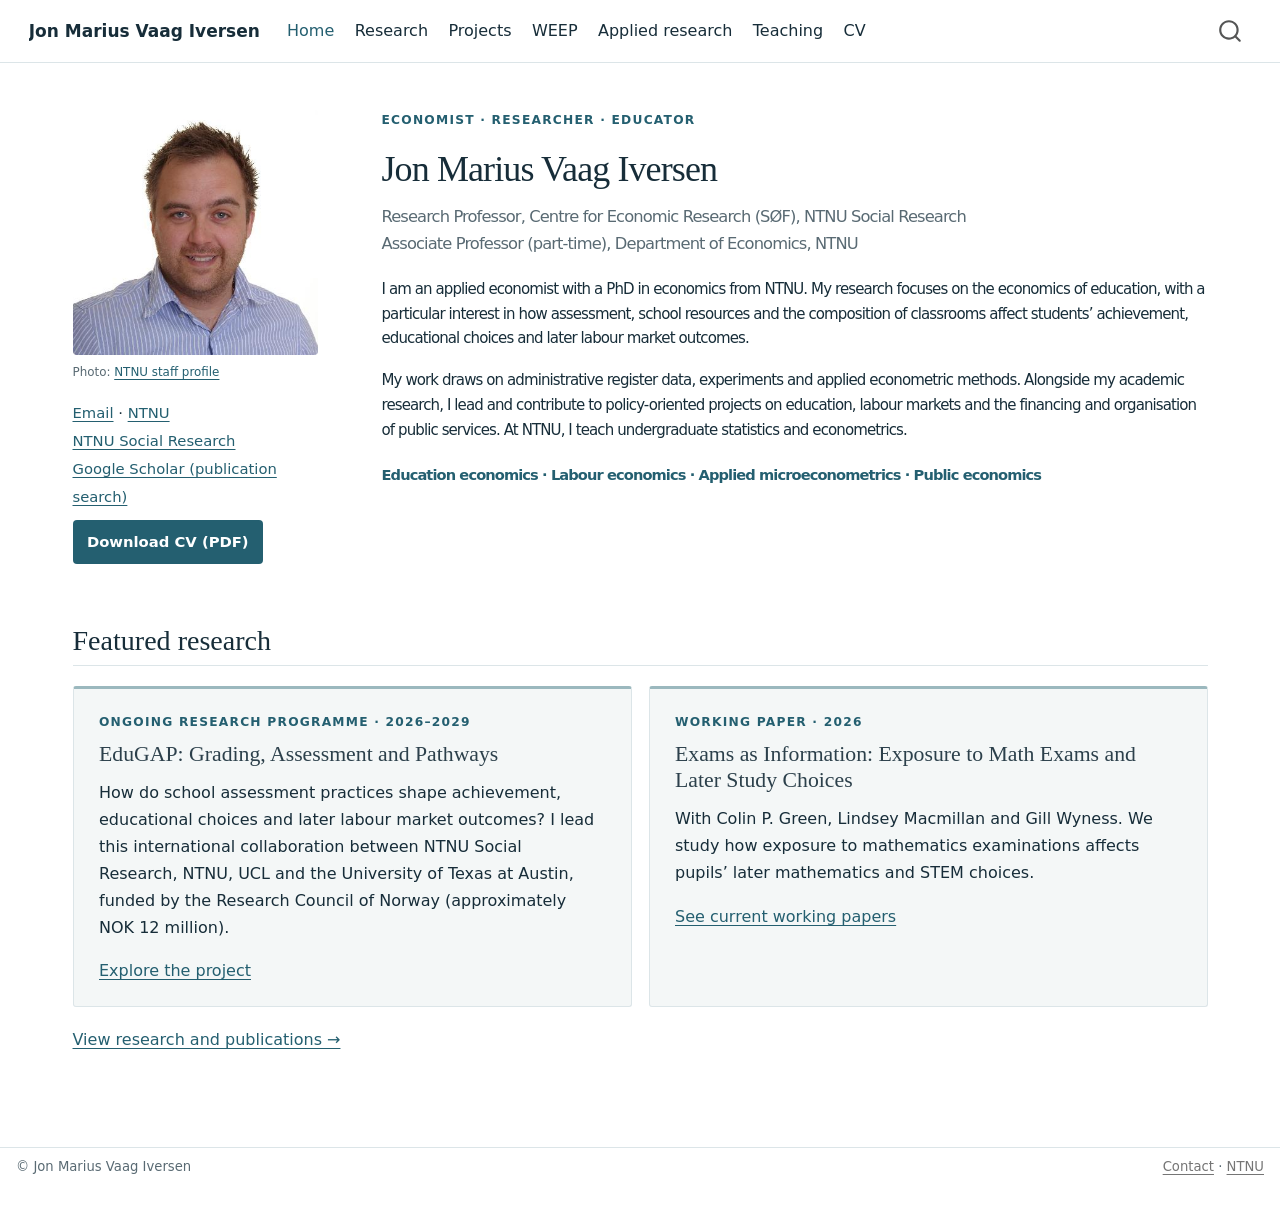
==== index.html @ db63bc31 "Built site for gh-pages" ====
<!DOCTYPE html>
<html xmlns="http://www.w3.org/1999/xhtml" lang="en" xml:lang="en"><head>

<meta charset="utf-8">
<meta name="generator" content="quarto-1.11.9">

<meta name="viewport" content="width=device-width, initial-scale=1.0, user-scalable=yes">


<title>Home – Jon Marius Vaag Iversen</title>
<style>
/* Default styles provided by pandoc.
** See https://pandoc.org/MANUAL.html#variables-for-html for config info.
*/
span.smallcaps{font-variant: small-caps;}
div.columns{display: flex; gap: 1.5em;}
div.column{flex: auto;}
@media screen {
div.columns{gap: min(4vw, 1.5em);}
div.column{overflow-x: auto;}
}
div.hanging-indent{margin-left: 1.5em; text-indent: -1.5em;}
ul.task-list{list-style: none;}
ul.task-list li input[type="checkbox"] {
  width: 0.8em;
  margin: 0 0.8em 0.2em -1em; /* quarto-specific, see https://github.com/quarto-dev/quarto-cli/issues/4556 */ 
  vertical-align: middle;
}
</style>


<script src="site_libs/quarto-nav/quarto-nav.js"></script>
<script src="site_libs/quarto-nav/headroom.min.js"></script>
<script src="site_libs/clipboard/clipboard.min.js"></script>
<script src="site_libs/quarto-search/autocomplete.umd.js"></script>
<script src="site_libs/quarto-search/fuse.min.js"></script>
<script src="site_libs/quarto-search/quarto-search.js"></script>
<meta name="quarto:offset" content="./">
<script src="site_libs/quarto-html/quarto.js" type="module"></script>
<script src="site_libs/quarto-html/tabsets/tabsets.js" type="module"></script>
<script src="site_libs/quarto-html/scrollable-regions/scrollable-regions.js" type="module"></script>
<script src="site_libs/quarto-html/popper.min.js"></script>
<script src="site_libs/quarto-html/tippy.umd.min.js"></script>
<script src="site_libs/quarto-html/anchor.min.js"></script>
<link href="site_libs/quarto-html/tippy.css" rel="stylesheet">
<link href="site_libs/quarto-html/quarto-syntax-highlighting-63b5708e65d6cd79cd7618c58d0c21e7.css" rel="stylesheet" id="quarto-text-highlighting-styles">
<script src="site_libs/bootstrap/bootstrap.min.js"></script>
<link href="site_libs/bootstrap/bootstrap-icons.css" rel="stylesheet">
<link href="site_libs/bootstrap/bootstrap-7e6692596b77f3f1d0561110cc8ee58a.min.css" rel="stylesheet" append-hash="true" id="quarto-bootstrap" data-mode="light">
<script id="quarto-search-options" type="application/json">{
  "location": "navbar",
  "copy-button": false,
  "collapse-after": 3,
  "panel-placement": "end",
  "type": "overlay",
  "limit": 50,
  "keyboard-shortcut": [
    "f",
    "/",
    "s"
  ],
  "show-item-context": false,
  "language": {
    "search-no-results-text": "No results",
    "search-matching-documents-text": "matching documents",
    "search-copy-link-title": "Copy link to search",
    "search-hide-matches-text": "Hide additional matches",
    "search-more-match-text": "more match in this document",
    "search-more-matches-text": "more matches in this document",
    "search-clear-button-title": "Clear",
    "search-text-placeholder": "",
    "search-detached-cancel-button-title": "Cancel",
    "search-submit-button-title": "Submit",
    "search-label": "Search"
  }
}</script>


<link rel="stylesheet" href="styles.css">
</head>

<body class="nav-fixed quarto-light"><a id="quarto-skip-link" class="visually-hidden-focusable" href="#quarto-document-content">Skip to main content</a>

<div id="quarto-search-results"></div>
  <header id="quarto-header" class="headroom fixed-top">
    <nav class="navbar navbar-expand-lg " data-bs-theme="dark" aria-label="Site">
      <div class="navbar-container container-fluid">
      <div class="navbar-brand-container mx-auto">
    <a class="navbar-brand" href="./index.html">
    <span class="navbar-title">Jon Marius Vaag Iversen</span>
    </a>
  </div>
          <button class="navbar-toggler" type="button" data-bs-toggle="collapse" data-bs-target="#navbarCollapse" aria-controls="navbarCollapse" aria-expanded="false" aria-label="Toggle navigation" onclick="if (window.quartoToggleHeadroom) { window.quartoToggleHeadroom(); }">
  <span class="navbar-toggler-icon"></span>
</button>
          <div class="collapse navbar-collapse" id="navbarCollapse">
            <ul class="navbar-nav navbar-nav-scroll me-auto">
  <li class="nav-item">
    <a class="nav-link active" href="./index.html" aria-current="page"> 
<span class="menu-text">Home</span></a>
  </li>  
  <li class="nav-item">
    <a class="nav-link" href="./research.html"> 
<span class="menu-text">Research</span></a>
  </li>  
  <li class="nav-item">
    <a class="nav-link" href="./projects.html"> 
<span class="menu-text">Projects</span></a>
  </li>  
  <li class="nav-item">
    <a class="nav-link" href="./weep.html"> 
<span class="menu-text">WEEP</span></a>
  </li>  
  <li class="nav-item">
    <a class="nav-link" href="./applied-research.html"> 
<span class="menu-text">Applied research</span></a>
  </li>  
  <li class="nav-item">
    <a class="nav-link" href="./teaching.html"> 
<span class="menu-text">Teaching</span></a>
  </li>  
  <li class="nav-item">
    <a class="nav-link" href="./cv.html"> 
<span class="menu-text">CV</span></a>
  </li>  
</ul>
          </div> <!-- /navcollapse -->
            <div class="quarto-navbar-tools">
</div>
            <div id="quarto-search" class="" title="Search"></div>
      </div> <!-- /container-fluid -->
    </nav>
</header>
<!-- content -->
<div id="quarto-content" class="quarto-container page-columns page-rows-contents page-layout-full page-navbar">
<!-- sidebar -->
<!-- margin-sidebar -->
    
<!-- main -->
<main class="content column-page" id="quarto-document-content" tabindex="-1">

<header id="title-block-header" class="quarto-title-block default">
<div class="quarto-title">
<h1 class="title">Home</h1>
</div>



<div class="quarto-title-meta column-page">

    
  
    
  </div>
  


</header>


<div class="profile-grid">
<div class="portrait-column">
<p><img src="assets/portrait.jpg" class="profile-photo img-fluid" alt="Jon Marius Vaag Iversen"></p>
<div class="photo-credit">
<p>Photo: <a href="https://www.ntnu.no/ansatte/jon.iversen">NTNU staff profile</a></p>
</div>
<div class="profile-links">
<p><a href="mailto:jon.iversen@ntnu.no">Email</a> · <a href="https://www.ntnu.edu/employees/jon.iversen">NTNU</a><br>
<a href="https://samforsk.no/en/employees/jon-marius-vaag-iversen">NTNU Social Research</a><br>
<a href="https://scholar.google.com/scholar?q=author%3A%22Jon+Marius+Vaag+Iversen%22">Google Scholar (publication search)</a><br>
<a href="assets/cv.pdf" class="cv-download">Download CV (PDF)</a></p>
</div>
</div>
<div class="intro-column">
<div class="eyebrow">
<p>Economist · Researcher · Educator</p>
</div>
<section id="jon-marius-vaag-iversen" class="level1 hero-title">
<h1 class="hero-title">Jon Marius Vaag Iversen</h1>
<div class="affiliation">
<p>Research Professor, Centre for Economic Research (SØF), NTNU Social Research<br>
Associate Professor (part-time), Department of Economics, NTNU</p>
</div>
<div class="biography">
<p>I am an applied economist with a PhD in economics from NTNU. My research focuses on the economics of education, with a particular interest in how assessment, school resources and the composition of classrooms affect students’ achievement, educational choices and later labour market outcomes.</p>
<p>My work draws on administrative register data, experiments and applied econometric methods. Alongside my academic research, I lead and contribute to policy-oriented projects on education, labour markets and the financing and organisation of public services. At NTNU, I teach undergraduate statistics and econometrics.</p>
</div>
<div class="interest-tags">
<p>Education economics · Labour economics · Applied microeconometrics · Public economics</p>
</div>
</section>
</div>
</div>
<section id="featured-research" class="level2">
<h2 class="anchored" data-anchor-id="featured-research">Featured research</h2>
<div class="feature-grid">
<div class="feature-card">
<div class="eyebrow">
<p>Ongoing research programme · 2026–2029</p>
</div>
<section id="edugap-grading-assessment-and-pathways" class="level3">
<h3 class="anchored" data-anchor-id="edugap-grading-assessment-and-pathways">EduGAP: Grading, Assessment and Pathways</h3>
<p>How do school assessment practices shape achievement, educational choices and later labour market outcomes? I lead this international collaboration between NTNU Social Research, NTNU, UCL and the University of Texas at Austin, funded by the Research Council of Norway (approximately NOK 12 million).</p>
<p><a href="./projects.html">Explore the project</a></p>
</section>
</div>
<div class="feature-card">
<div class="eyebrow">
<p>Working paper · 2026</p>
</div>
<section id="exams-as-information-exposure-to-math-exams-and-later-study-choices" class="level3">
<h3 class="anchored" data-anchor-id="exams-as-information-exposure-to-math-exams-and-later-study-choices">Exams as Information: Exposure to Math Exams and Later Study Choices</h3>
<p>With Colin P. Green, Lindsey Macmillan and Gill Wyness. We study how exposure to mathematics examinations affects pupils’ later mathematics and STEM choices.</p>
<p><a href="./research.html#current-working-papers">See current working papers</a></p>
</section>
</div>
</div>
<p><a href="./research.html">View research and publications →</a></p>


</section>

</main> <!-- /main -->
<script id="quarto-html-after-body" type="application/javascript">
  window.document.addEventListener("DOMContentLoaded", function (event) {
    const icon = "";
    const anchorJS = new window.AnchorJS();
    anchorJS.options = {
      placement: 'right',
      icon: icon
    };
    anchorJS.add('.anchored');
    const isCodeAnnotation = (el) => {
      for (const clz of el.classList) {
        if (clz.startsWith('code-annotation-')) {                     
          return true;
        }
      }
      return false;
    }
    const onCopySuccess = function(e) {
      // button target
      const button = e.trigger;
      // don't keep focus
      button.blur();
      // flash "checked"
      button.classList.add('code-copy-button-checked');
      var currentTitle = button.getAttribute("title");
      button.setAttribute("title", "Copied!");
      let tooltip;
      if (window.bootstrap) {
        button.setAttribute("data-bs-toggle", "tooltip");
        button.setAttribute("data-bs-placement", "left");
        button.setAttribute("data-bs-title", "Copied!");
        tooltip = new bootstrap.Tooltip(button, 
          { trigger: "manual", 
            customClass: "code-copy-button-tooltip",
            offset: [0, -8]});
        tooltip.show();    
      }
      setTimeout(function() {
        if (tooltip) {
          tooltip.hide();
          button.removeAttribute("data-bs-title");
          button.removeAttribute("data-bs-toggle");
          button.removeAttribute("data-bs-placement");
        }
        button.setAttribute("title", currentTitle);
        button.classList.remove('code-copy-button-checked');
      }, 1000);
      // clear code selection
      e.clearSelection();
    }
    const getTextToCopy = function(trigger) {
      const outerScaffold = trigger.parentElement.cloneNode(true);
      const codeEl = outerScaffold.querySelector('code');
      for (const childEl of codeEl.children) {
        if (isCodeAnnotation(childEl)) {
          childEl.remove();
        }
      }
      return codeEl.innerText;
    }
    const clipboard = new window.ClipboardJS('.code-copy-button:not([data-in-quarto-modal])', {
      text: getTextToCopy
    });
    clipboard.on('success', onCopySuccess);
    if (window.document.getElementById('quarto-embedded-source-code-modal')) {
      const clipboardModal = new window.ClipboardJS('.code-copy-button[data-in-quarto-modal]', {
        text: getTextToCopy,
        container: window.document.getElementById('quarto-embedded-source-code-modal')
      });
      clipboardModal.on('success', onCopySuccess);
    }
      var localhostRegex = new RegExp(/^(?:http|https):\/\/localhost\:?[0-9]*\//);
      var mailtoRegex = new RegExp(/^mailto:/);
        var filterRegex = new RegExp('/' + window.location.host + '/');
      const newWindowLabel = "(opens in a new tab)";
      const newWindowNoteId = "quarto-ext-newwindow-label";
      // Links reference one hidden label through aria-describedby, so the
      // announcement never changes their accessible name.
      var describeNewWindow = (link) => {
        if (!window.document.getElementById(newWindowNoteId)) {
          var newWindowNote = window.document.createElement("span");
          newWindowNote.id = newWindowNoteId;
          newWindowNote.hidden = true;
          newWindowNote.textContent = newWindowLabel;
          window.document.body.appendChild(newWindowNote);
        }
        var describedBy = (link.getAttribute("aria-describedby") || "").split(/\s+/).filter(Boolean);
        if (!describedBy.includes(newWindowNoteId)) {
          describedBy.push(newWindowNoteId);
          link.setAttribute("aria-describedby", describedBy.join(" "));
        }
      }
      var isInternal = (href) => {
          return filterRegex.test(href) || localhostRegex.test(href) || mailtoRegex.test(href);
      }
      // Inspect non-navigation links and adorn them if external
      window.quartoDecorateExternalLinks = function (root) {
     var links = (root || window.document).querySelectorAll('a[href]:not(.nav-link):not(.navbar-brand):not(.toc-action):not(.sidebar-link):not(.sidebar-item-toggle):not(.pagination-link):not(.no-external):not([aria-hidden]):not(.dropdown-item):not(.quarto-navigation-tool):not(.about-link)');
      for (var i=0; i<links.length; i++) {
        const link = links[i];
        if (!isInternal(link.href)) {
          // undo the damage that might have been done by quarto-nav.js in the case of
          // links that we want to consider external
          if (link.dataset.originalHref !== undefined) {
            link.href = link.dataset.originalHref;
          }
            // target, if specified
            link.setAttribute("target", "_blank");
            if (link.getAttribute("rel") === null) {
              link.setAttribute("rel", "noopener");
            }
            describeNewWindow(link);
          if (!link.classList.contains('no-external-icon')) {
          }
        }
      }
      };
      window.quartoDecorateExternalLinks(window.document);
    // Esc closes the popup (WCAG 1.4.13) and focus leaving both trigger and
    // popup closes it (WCAG 2.4.11); tippy handles neither for interactive popups.
    const hideOnEscAndFocusOut = {
      name: 'hideOnEscAndFocusOut',
      defaultValue: true,
      fn(instance) {
        const dismiss = () => {
          // A show scheduled by the trigger delay would otherwise reopen it
          instance.clearDelayTimeouts();
          instance.hide();
        };
        const onKeyDown = (event) => {
          if (event.key !== 'Escape') {
            return;
          }
          // Keep Esc from also reaching page handlers (e.g. reveal.js overview),
          // except an open reveal.js slide menu, which Esc should close too.
          // The menu handles keys only when its keyboard option is on.
          const menuHandlesEsc = window.Reveal?.getPlugin?.('menu')?.isOpen() &&
            window.Reveal.getConfig().menu?.keyboard !== false;
          if (!menuHandlesEsc) {
            event.stopPropagation();
          }
          if (instance.popper.contains(window.document.activeElement)) {
            // Disabled while refocusing so the focus trigger does not reopen it
            instance.disable();
            instance.reference.focus();
            instance.enable();
          }
          dismiss();
        };
        const onFocusOut = (event) => {
          const target = event.relatedTarget;
          if (target && !instance.reference.contains(target) &&
              !instance.popper.contains(target)) {
            dismiss();
          }
        };
        // On the trigger too: a click trigger (code-annotations: select) has no
        // blur handling. Attached for the instance's lifetime so leaving the
        // trigger also cancels a show still pending on the trigger delay.
        instance.reference.addEventListener('focusout', onFocusOut);
        return {
          onShow() {
            window.document.addEventListener('keydown', onKeyDown, true);
            instance.popper.addEventListener('focusout', onFocusOut);
          },
          onHide() {
            window.document.removeEventListener('keydown', onKeyDown, true);
            instance.popper.removeEventListener('focusout', onFocusOut);
          },
          onDestroy() {
            instance.reference.removeEventListener('focusout', onFocusOut);
          },
        };
      },
    };
    function tippyHover(el, contentFn, onTriggerFn, onUntriggerFn) {
      const config = {
        allowHTML: true,
        maxWidth: 500,
        delay: 100,
        arrow: false,
        appendTo: function(el) {
            return el.parentElement;
        },
        interactive: true,
        interactiveBorder: 10,
        theme: 'quarto',
        placement: 'bottom-start',
        plugins: [hideOnEscAndFocusOut],
      };
      if (contentFn) {
        config.content = contentFn;
      }
      if (onTriggerFn) {
        config.onTrigger = onTriggerFn;
      }
      if (onUntriggerFn) {
        config.onUntrigger = onUntriggerFn;
      }
      window.tippy(el, config); 
    }
    const noterefs = window.document.querySelectorAll('a[role="doc-noteref"]');
    for (var i=0; i<noterefs.length; i++) {
      const ref = noterefs[i];
      tippyHover(ref, function() {
        // use id or data attribute instead here
        let href = ref.getAttribute('data-footnote-href') || ref.getAttribute('href');
        try { href = new URL(href).hash; } catch {}
        const id = href.replace(/^#\/?/, "");
        const note = window.document.getElementById(id);
        if (note) {
          return note.innerHTML;
        } else {
          return "";
        }
      });
    }
    const xrefs = window.document.querySelectorAll('a.quarto-xref');
    const processXRef = (id, note) => {
      // Strip column container classes
      const stripColumnClz = (el) => {
        el.classList.remove("page-full", "page-columns");
        if (el.children) {
          for (const child of el.children) {
            stripColumnClz(child);
          }
        }
      }
      stripColumnClz(note)
      if (id === null || id.startsWith('sec-')) {
        // Special case sections, only their first couple elements
        const container = document.createElement("div");
        if (note.children && note.children.length > 2) {
          container.appendChild(note.children[0].cloneNode(true));
          for (let i = 1; i < note.children.length; i++) {
            const child = note.children[i];
            if (child.tagName === "P" && child.innerText === "") {
              continue;
            } else {
              container.appendChild(child.cloneNode(true));
              break;
            }
          }
          if (window.Quarto?.typesetMath) {
            window.Quarto.typesetMath(container);
          }
          return container.innerHTML
        } else {
          if (window.Quarto?.typesetMath) {
            window.Quarto.typesetMath(note);
          }
          return note.innerHTML;
        }
      } else {
        // Remove any anchor links if they are present
        const anchorLink = note.querySelector('a.anchorjs-link');
        if (anchorLink) {
          anchorLink.remove();
        }
        if (window.Quarto?.typesetMath) {
          window.Quarto.typesetMath(note);
        }
        if (note.classList.contains("callout")) {
          return note.outerHTML;
        } else {
          return note.innerHTML;
        }
      }
    }
    for (var i=0; i<xrefs.length; i++) {
      const xref = xrefs[i];
      tippyHover(xref, undefined, function(instance) {
        instance.disable();
        let url = xref.getAttribute('href');
        let hash = undefined; 
        if (url.startsWith('#')) {
          hash = url;
        } else {
          try { hash = new URL(url).hash; } catch {}
        }
        if (hash) {
          const id = hash.replace(/^#\/?/, "");
          const note = window.document.getElementById(id);
          if (note !== null) {
            try {
              const html = processXRef(id, note.cloneNode(true));
              instance.setContent(html);
            } finally {
              instance.enable();
              instance.show();
            }
          } else {
            // See if we can fetch this
            fetch(url.split('#')[0])
            .then(res => res.text())
            .then(html => {
              const parser = new DOMParser();
              const htmlDoc = parser.parseFromString(html, "text/html");
              const note = htmlDoc.getElementById(id);
              if (note !== null) {
                const html = processXRef(id, note);
                instance.setContent(html);
              } 
            }).finally(() => {
              instance.enable();
              instance.show();
            });
          }
        } else {
          // See if we can fetch a full url (with no hash to target)
          // This is a special case and we should probably do some content thinning / targeting
          fetch(url)
          .then(res => res.text())
          .then(html => {
            const parser = new DOMParser();
            const htmlDoc = parser.parseFromString(html, "text/html");
            const note = htmlDoc.querySelector('main.content');
            if (note !== null) {
              // This should only happen for chapter cross references
              // (since there is no id in the URL)
              // remove the first header
              if (note.children.length > 0 && note.children[0].tagName === "HEADER") {
                note.children[0].remove();
              }
              const html = processXRef(null, note);
              instance.setContent(html);
            } 
          }).finally(() => {
            instance.enable();
            instance.show();
          });
        }
      }, function(instance) {
      });
    }
        let selectedAnnoteEl;
        const selectorForAnnotation = ( cell, annotation) => {
          let cellAttr = 'data-code-cell="' + cell + '"';
          let lineAttr = 'data-code-annotation="' +  annotation + '"';
          const selector = 'span[' + cellAttr + '][' + lineAttr + ']';
          return selector;
        }
        const selectCodeLines = (annoteEl) => {
          const doc = window.document;
          const targetCell = annoteEl.getAttribute("data-target-cell");
          const targetAnnotation = annoteEl.getAttribute("data-target-annotation");
          const annoteSpan = window.document.querySelector(selectorForAnnotation(targetCell, targetAnnotation));
          const lines = annoteSpan.getAttribute("data-code-lines").split(",");
          const lineIds = lines.map((line) => {
            return targetCell + "-" + line;
          })
          // Each band is positioned against its own containing block, which is
          // not the offsetParent of the lines, so place it from client rects.
          const placeBand = (band, firstEl, lastEl, codeBlock) => {
            const container = band.offsetParent;
            if (container === null) {
              return;
            }
            const containerRect = container.getBoundingClientRect();
            // Reveal.js scales slides with a transform, so convert client
            // pixels back to the CSS pixels of the container.
            const scale = containerRect.height / container.offsetHeight || 1;
            const firstRect = firstEl.getBoundingClientRect();
            const lastRect = lastEl.getBoundingClientRect();
            const top = (firstRect.top - containerRect.top) / scale - container.clientTop + container.scrollTop;
            const height = (lastRect.bottom - firstRect.top) / scale;
            band.style.top = top - 2 + "px";
            band.style.height = height + 4 + "px";
            if (codeBlock) {
              // Without the copy button wrapper, the containing block is wider
              // than the code block, so span the code block explicitly.
              const blockRect = codeBlock.getBoundingClientRect();
              band.style.left = (blockRect.left - containerRect.left) / scale - container.clientLeft + container.scrollLeft + "px";
              band.style.width = blockRect.width / scale + "px";
            }
          };
          if (lineIds.length > 0) {
            const el = window.document.getElementById(lineIds[0]);
            const lastEl = window.document.getElementById(lineIds[lineIds.length - 1]);
            const parent = el.parentElement.parentElement;
            // cook up a div (if necessary) and position it
            let div = window.document.getElementById("code-annotation-line-highlight");
            if (div === null) {
              div = window.document.createElement("div");
              div.setAttribute("id", "code-annotation-line-highlight");
              div.style.position = 'absolute';
              parent.appendChild(div);
            }
            placeBand(div, el, lastEl, parent.closest("div.sourceCode") || parent);
            let gutterDiv = window.document.getElementById("code-annotation-line-highlight-gutter");
            if (gutterDiv === null) {
              gutterDiv = window.document.createElement("div");
              gutterDiv.setAttribute("id", "code-annotation-line-highlight-gutter");
              gutterDiv.style.position = 'absolute';
              const codeCell = window.document.getElementById(targetCell);
              const gutter = codeCell.querySelector('.code-annotation-gutter');
              gutter.appendChild(gutterDiv);
            }
            placeBand(gutterDiv, el, lastEl);
            selectedAnnoteEl = annoteEl;
          }
        };
        const unselectCodeLines = () => {
          const elementsIds = ["code-annotation-line-highlight", "code-annotation-line-highlight-gutter"];
          elementsIds.forEach((elId) => {
            const div = window.document.getElementById(elId);
            if (div) {
              div.remove();
            }
          });
          selectedAnnoteEl = undefined;
        };
          // Handle positioning of the toggle
      window.addEventListener(
        "resize",
        throttle(() => {
          elRect = undefined;
          if (selectedAnnoteEl) {
            selectCodeLines(selectedAnnoteEl);
          }
        }, 10)
      );
      function throttle(fn, ms) {
      let throttle = false;
      let timer;
        return (...args) => {
          if(!throttle) { // first call gets through
              fn.apply(this, args);
              throttle = true;
          } else { // all the others get throttled
              if(timer) clearTimeout(timer); // cancel #2
              timer = setTimeout(() => {
                fn.apply(this, args);
                timer = throttle = false;
              }, ms);
          }
        };
      }
        // Attach click handler to the DT
        const annoteDls = window.document.querySelectorAll('dt[data-target-cell]');
        for (const annoteDlNode of annoteDls) {
          annoteDlNode.addEventListener('click', (event) => {
            const clickedEl = event.target;
            if (clickedEl !== selectedAnnoteEl) {
              unselectCodeLines();
              const activeEl = window.document.querySelector('dt[data-target-cell].code-annotation-active');
              if (activeEl) {
                activeEl.classList.remove('code-annotation-active');
              }
              selectCodeLines(clickedEl);
              clickedEl.classList.add('code-annotation-active');
            } else {
              // Unselect the line
              unselectCodeLines();
              clickedEl.classList.remove('code-annotation-active');
            }
          });
        }
    const findCites = (el) => {
      const parentEl = el.parentElement;
      if (parentEl) {
        const cites = parentEl.dataset.cites;
        if (cites) {
          return {
            el,
            cites: cites.split(' ')
          };
        } else {
          return findCites(el.parentElement)
        }
      } else {
        return undefined;
      }
    };
    var bibliorefs = window.document.querySelectorAll('a[role="doc-biblioref"]');
    for (var i=0; i<bibliorefs.length; i++) {
      const ref = bibliorefs[i];
      const citeInfo = findCites(ref);
      if (citeInfo) {
        tippyHover(citeInfo.el, function() {
          var popup = window.document.createElement('div');
          citeInfo.cites.forEach(function(cite) {
            var citeDiv = window.document.createElement('div');
            citeDiv.classList.add('hanging-indent');
            citeDiv.classList.add('csl-entry');
            var biblioDiv = window.document.getElementById('ref-' + cite);
            if (biblioDiv) {
              citeDiv.innerHTML = biblioDiv.innerHTML;
            }
            popup.appendChild(citeDiv);
          });
          return popup.innerHTML;
        });
      }
    }
  });
  </script>
  <script type="application/javascript">
  window.quartoScrollableRegionsLabels = {"code":"Scrollable code","output":"Scrollable output"};
  </script>
</div> <!-- /content -->
<footer class="footer">
  <div class="nav-footer">
    <div class="nav-footer-left">
<p>© Jon Marius Vaag Iversen</p>
</div>   
    <div class="nav-footer-center">
      &nbsp;
    </div>
    <div class="nav-footer-right">
<p><a href="mailto:jon.iversen@ntnu.no">Contact</a> · <a href="https://www.ntnu.edu/employees/jon.iversen">NTNU</a></p>
</div>
  </div>
</footer>




</body></html>
---- site_libs/quarto-html/tippy.css ----
.tippy-box[data-animation=fade][data-state=hidden]{opacity:0}[data-tippy-root]{max-width:calc(100vw - 10px)}.tippy-box{position:relative;background-color:#333;color:#fff;border-radius:4px;font-size:14px;line-height:1.4;white-space:normal;outline:0;transition-property:transform,visibility,opacity}.tippy-box[data-placement^=top]>.tippy-arrow{bottom:0}.tippy-box[data-placement^=top]>.tippy-arrow:before{bottom:-7px;left:0;border-width:8px 8px 0;border-top-color:initial;transform-origin:center top}.tippy-box[data-placement^=bottom]>.tippy-arrow{top:0}.tippy-box[data-placement^=bottom]>.tippy-arrow:before{top:-7px;left:0;border-width:0 8px 8px;border-bottom-color:initial;transform-origin:center bottom}.tippy-box[data-placement^=left]>.tippy-arrow{right:0}.tippy-box[data-placement^=left]>.tippy-arrow:before{border-width:8px 0 8px 8px;border-left-color:initial;right:-7px;transform-origin:center left}.tippy-box[data-placement^=right]>.tippy-arrow{left:0}.tippy-box[data-placement^=right]>.tippy-arrow:before{left:-7px;border-width:8px 8px 8px 0;border-right-color:initial;transform-origin:center right}.tippy-box[data-inertia][data-state=visible]{transition-timing-function:cubic-bezier(.54,1.5,.38,1.11)}.tippy-arrow{width:16px;height:16px;color:#333}.tippy-arrow:before{content:"";position:absolute;border-color:transparent;border-style:solid}.tippy-content{position:relative;padding:5px 9px;z-index:1}
---- site_libs/quarto-html/quarto-syntax-highlighting-63b5708e65d6cd79cd7618c58d0c21e7.css ----
/* quarto syntax highlight colors */
:root {
  --quarto-hl-ot-color: #003B4F;
  --quarto-hl-at-color: #657422;
  --quarto-hl-ss-color: #20794D;
  --quarto-hl-an-color: #5E5E5E;
  --quarto-hl-fu-color: #4758AB;
  --quarto-hl-st-color: #20794D;
  --quarto-hl-cf-color: #003B4F;
  --quarto-hl-op-color: #5E5E5E;
  --quarto-hl-er-color: #AD0000;
  --quarto-hl-bn-color: #AD0000;
  --quarto-hl-al-color: #AD0000;
  --quarto-hl-va-color: #111111;
  --quarto-hl-bu-color: inherit;
  --quarto-hl-ex-color: inherit;
  --quarto-hl-pp-color: #AD0000;
  --quarto-hl-in-color: #5E5E5E;
  --quarto-hl-vs-color: #20794D;
  --quarto-hl-wa-color: #5E5E5E;
  --quarto-hl-do-color: #5E5E5E;
  --quarto-hl-im-color: #00769E;
  --quarto-hl-ch-color: #20794D;
  --quarto-hl-dt-color: #AD0000;
  --quarto-hl-fl-color: #AD0000;
  --quarto-hl-co-color: #5E5E5E;
  --quarto-hl-cv-color: #5E5E5E;
  --quarto-hl-cn-color: #8f5902;
  --quarto-hl-sc-color: #5E5E5E;
  --quarto-hl-dv-color: #AD0000;
  --quarto-hl-kw-color: #003B4F;
}

/* other quarto variables */
:root {
  --quarto-font-monospace: SFMono-Regular, Menlo, Monaco, Consolas, "Liberation Mono", "Courier New", monospace;
}

/* syntax highlight based on Pandoc's rules */
pre > code.sourceCode > span {
  color: #003B4F;
}

code.sourceCode > span {
  color: #003B4F;
}

div.sourceCode,
div.sourceCode pre.sourceCode {
  color: #003B4F;
}

/* Normal */
code span {
  color: #003B4F;
}

/* Alert */
code span.al {
  color: #AD0000;
  font-style: inherit;
}

/* Annotation */
code span.an {
  color: #5E5E5E;
  font-style: inherit;
}

/* Attribute */
code span.at {
  color: #657422;
  font-style: inherit;
}

/* BaseN */
code span.bn {
  color: #AD0000;
  font-style: inherit;
}

/* BuiltIn */
code span.bu {
  font-style: inherit;
}

/* ControlFlow */
code span.cf {
  color: #003B4F;
  font-weight: bold;
  font-style: inherit;
}

/* Char */
code span.ch {
  color: #20794D;
  font-style: inherit;
}

/* Constant */
code span.cn {
  color: #8f5902;
  font-style: inherit;
}

/* Comment */
code span.co {
  color: #5E5E5E;
  font-style: inherit;
}

/* CommentVar */
code span.cv {
  color: #5E5E5E;
  font-style: italic;
}

/* Documentation */
code span.do {
  color: #5E5E5E;
  font-style: italic;
}

/* DataType */
code span.dt {
  color: #AD0000;
  font-style: inherit;
}

/* DecVal */
code span.dv {
  color: #AD0000;
  font-style: inherit;
}

/* Error */
code span.er {
  color: #AD0000;
  font-style: inherit;
}

/* Extension */
code span.ex {
  font-style: inherit;
}

/* Float */
code span.fl {
  color: #AD0000;
  font-style: inherit;
}

/* Function */
code span.fu {
  color: #4758AB;
  font-style: inherit;
}

/* Import */
code span.im {
  color: #00769E;
  font-style: inherit;
}

/* Information */
code span.in {
  color: #5E5E5E;
  font-style: inherit;
}

/* Keyword */
code span.kw {
  color: #003B4F;
  font-weight: bold;
  font-style: inherit;
}

/* Operator */
code span.op {
  color: #5E5E5E;
  font-style: inherit;
}

/* Other */
code span.ot {
  color: #003B4F;
  font-style: inherit;
}

/* Preprocessor */
code span.pp {
  color: #AD0000;
  font-style: inherit;
}

/* SpecialChar */
code span.sc {
  color: #5E5E5E;
  font-style: inherit;
}

/* SpecialString */
code span.ss {
  color: #20794D;
  font-style: inherit;
}

/* String */
code span.st {
  color: #20794D;
  font-style: inherit;
}

/* Variable */
code span.va {
  color: #111111;
  font-style: inherit;
}

/* VerbatimString */
code span.vs {
  color: #20794D;
  font-style: inherit;
}

/* Warning */
code span.wa {
  color: #5E5E5E;
  font-style: italic;
}

.prevent-inlining {
  content: "</";
}

/*# sourceMappingURL=054cc16b9e9817627be6994582d2ffb5.css.map */
---- styles.css ----
:root {
  --ink: #172d39;
  --accent: #245f70;
  --muted: #596a73;
  --line: #dce5e8;
  --paper: #fff;
  --light: #f4f7f7;
}
body { color: var(--ink); background: var(--paper); font-family: system-ui, -apple-system, "Segoe UI", sans-serif; font-size: 16px; line-height: 1.68; }
.navbar { background: #fff !important; border-bottom: 1px solid var(--line); }
.navbar-brand, .navbar-nav .nav-link { color: var(--ink) !important; }
.navbar-brand { font-weight: 650; font-size: 1rem; }
.navbar-nav .nav-link:hover, .navbar-nav .nav-link.active { color: var(--accent) !important; }
h1, h2, h3 { font-family: Georgia, "Times New Roman", serif; color: var(--ink); font-weight: 500; line-height: 1.2; }
h1 { font-size: clamp(2rem,5vw,3rem); }
h2 { font-size: 1.65rem; margin-top: 2.4rem; border-bottom: 1px solid var(--line); padding-bottom: .45rem; }
h3 { font-size: 1.28rem; margin-top: 1.25rem; }
a { color: var(--accent); text-underline-offset: 3px; }
a:hover { color: #173f4c; }
.profile-grid { display: grid; grid-template-columns: minmax(160px, 245px) minmax(0, 1fr); gap: clamp(1.4rem,5vw,4rem); align-items: start; margin: 1rem 0 2.5rem; }
.profile-photo { width: 100%; max-width: 245px; height: auto; border-radius: 4px; display:block; }
.photo-credit { font-size: .7rem; color: var(--muted); margin-top: -.6rem; }
.profile-links { font-size: .87rem; margin-top: 1rem; line-height: 1.9; }
.cv-download { display: inline-block; background: #245f70; color: #fff !important; padding: .48rem .85rem; border-radius: 4px; text-decoration: none; font-weight: 600; margin-top: .5rem; }
.cv-download:hover { background: #173f4c; }
.hero-title { font-size: clamp(27px,3.5vw,36px); margin: .35rem 0 .7rem; letter-spacing: -.025em; }
.intro-column .biography, .intro-column .biography p { font-size: 15px; line-height: 1.65; }
.eyebrow { color: var(--accent); font-size: .72rem; text-transform: uppercase; letter-spacing: .10em; font-weight: 700; }
.affiliation { font-weight: 500; color: var(--muted); margin-bottom: 1.15rem; font-size: .96rem; }
.interest-tags { color: var(--accent); font-weight: 600; font-size: .86rem; margin-top: 1.2rem; }
.feature-grid { display: grid; grid-template-columns: 1fr 1fr; gap: 1rem; margin: 1.2rem 0; }
.feature-card { padding: 1.35rem 1.5rem 1.2rem; background: var(--light); border: 1px solid var(--line); border-top: 3px solid #9bb8be; border-radius: 3px; }
.feature-card h3 { margin: .5rem 0 .75rem; }
.feature-card p:last-child { margin-bottom: 0; }
.publication { padding: .85rem 0; border-bottom: 1px solid var(--line); }
.publication p { margin: 0; }
.project-meta { color: var(--accent); font-weight: 600; font-size: .9rem; margin-bottom: 1.2rem; }
.workshop-upcoming { background: var(--light); border-left: 3px solid #9bb8be; padding: 1rem 1.3rem; margin: 1.5rem 0; }
.workshop-upcoming h2 { margin-top: .3rem; border: 0; padding-bottom: 0; }
.workshop-upcoming p:last-child { margin-bottom: 0; }
.workshop-edition { padding: .2rem 0 1rem; border-bottom: 1px solid var(--line); }
.workshop-edition h3 { margin-bottom: .35rem; }
.workshop-edition .project-meta { margin-bottom: .55rem; }
.quarto-title-block:has(+ .profile-grid) { display: none; }
body:has(.profile-grid) #title-block-header { display: none; }
.nav-footer { border-top: 1px solid var(--line); color: var(--muted); }
@media (max-width: 720px) {
  .profile-grid, .feature-grid { grid-template-columns: 1fr; gap: 1.4rem; }
  .portrait-column { display: flex; gap: 1rem; align-items: center; flex-wrap: wrap; }
  .profile-photo { max-width: 155px; }
  .feature-card { padding: 1.15rem; }
}
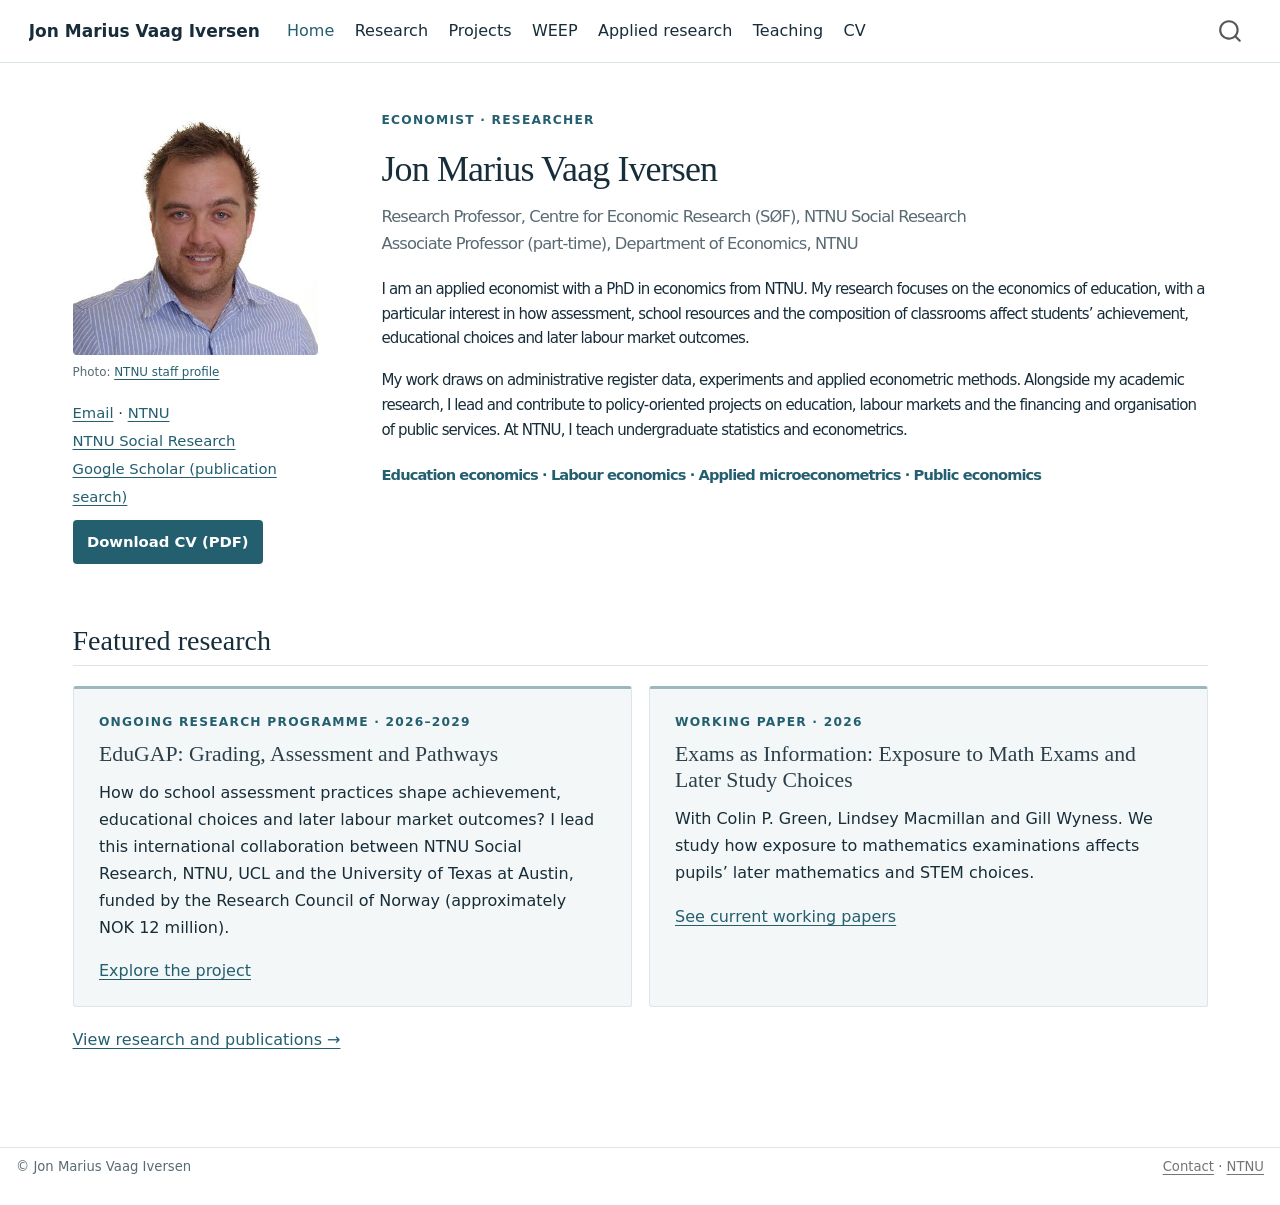
==== commit a5327e08: "Built site for gh-pages" ====
--- a/index.html
+++ b/index.html
@@ -6,8 +6,10 @@
 
 <meta name="viewport" content="width=device-width, initial-scale=1.0, user-scalable=yes">
 
-
-<title>Home – Jon Marius Vaag Iversen</title>
+<meta name="author" content="Jon Marius Vaag Iversen">
+<meta name="description" content="Personal academic website of Jon Marius Vaag Iversen, economist at NTNU Social Research (SØF) and NTNU. Research, publications, projects, teaching and CV.">
+
+<title>Jon Marius Vaag Iversen | Economics of Education – Jon Marius Vaag Iversen</title>
 <style>
 /* Default styles provided by pandoc.
 ** See https://pandoc.org/MANUAL.html#variables-for-html for config info.
@@ -74,9 +76,61 @@
     "search-label": "Search"
   }
 }</script>
+<script type="application/ld+json">
+{
+  "@context": "https://schema.org",
+  "@type": "ProfilePage",
+  "@id": "https://jonmariusvaagiversen.no/#profile",
+  "url": "https://jonmariusvaagiversen.no/",
+  "mainEntity": {
+    "@type": "Person",
+    "@id": "https://jonmariusvaagiversen.no/#person",
+    "name": "Jon Marius Vaag Iversen",
+    "url": "https://jonmariusvaagiversen.no/",
+    "image": "https://jonmariusvaagiversen.no/assets/portrait.jpg",
+    "description": "Applied economist researching education, assessment, school resources and labour market outcomes.",
+    "jobTitle": ["Research Professor", "Associate Professor (part-time)"],
+    "worksFor": [
+      {
+        "@type": "Organization",
+        "name": "NTNU Social Research",
+        "url": "https://samforsk.no/"
+      },
+      {
+        "@type": "CollegeOrUniversity",
+        "name": "Norwegian University of Science and Technology (NTNU)",
+        "url": "https://www.ntnu.edu/"
+      }
+    ],
+    "knowsAbout": [
+      "Economics of education",
+      "Grading and assessment",
+      "Labour economics",
+      "Applied econometrics",
+      "Public economics"
+    ],
+    "sameAs": [
+      "https://www.ntnu.edu/employees/jon.iversen",
+      "https://samforsk.no/en/employees/jon-marius-vaag-iversen"
+    ]
+  }
+}
+</script>
 
 
 <link rel="stylesheet" href="styles.css">
+<meta property="og:title" content="Jon Marius Vaag Iversen | Economics of Education">
+<meta property="og:description" content="Personal academic website of Jon Marius Vaag Iversen, economist at NTNU Social Research (SØF) and NTNU. Research, publications, projects, teaching and CV.">
+<meta property="og:image" content="https://jonmariusvaagiversen.no/assets/portrait.jpg">
+<meta property="og:site_name" content="Jon Marius Vaag Iversen">
+<meta property="og:image:alt" content="Jon Marius Vaag Iversen">
+<meta property="og:image:height" content="397">
+<meta property="og:image:width" content="397">
+<meta name="twitter:title" content="Jon Marius Vaag Iversen | Economics of Education">
+<meta name="twitter:description" content="Personal academic website of Jon Marius Vaag Iversen, economist at NTNU Social Research (SØF) and NTNU. Research, publications, projects, teaching and CV.">
+<meta name="twitter:image" content="https://jonmariusvaagiversen.no/assets/portrait.jpg">
+<meta name="twitter:image:alt" content="Jon Marius Vaag Iversen">
+<meta name="twitter:card" content="summary_large_image">
 </head>
 
 <body class="nav-fixed quarto-light"><a id="quarto-skip-link" class="visually-hidden-focusable" href="#quarto-document-content">Skip to main content</a>
@@ -144,6 +198,11 @@
 <h1 class="title">Home</h1>
 </div>
 
+<div>
+  <div class="description">
+    Personal academic website of Jon Marius Vaag Iversen, economist at NTNU Social Research (SØF) and NTNU. Research, publications, projects, teaching and CV.
+  </div>
+</div>
 
 
 <div class="quarto-title-meta column-page">
@@ -173,7 +232,7 @@
 </div>
 <div class="intro-column">
 <div class="eyebrow">
-<p>Economist · Researcher · Educator</p>
+<p>Economist · Researcher</p>
 </div>
 <section id="jon-marius-vaag-iversen" class="level1 hero-title">
 <h1 class="hero-title">Jon Marius Vaag Iversen</h1>
@@ -294,7 +353,7 @@
     }
       var localhostRegex = new RegExp(/^(?:http|https):\/\/localhost\:?[0-9]*\//);
       var mailtoRegex = new RegExp(/^mailto:/);
-        var filterRegex = new RegExp('/' + window.location.host + '/');
+        var filterRegex = new RegExp("https:\/\/jonmariusvaagiversen\.no");
       const newWindowLabel = "(opens in a new tab)";
       const newWindowNoteId = "quarto-ext-newwindow-label";
       // Links reference one hidden label through aria-describedby, so the
--- a/styles.css
+++ b/styles.css
@@ -43,6 +43,8 @@
 .workshop-edition .project-meta { margin-bottom: .55rem; }
 .quarto-title-block:has(+ .profile-grid) { display: none; }
 body:has(.profile-grid) #title-block-header { display: none; }
+/* Keep page descriptions in search metadata, not in the visible title block. */
+#title-block-header .description { display: none; }
 .nav-footer { border-top: 1px solid var(--line); color: var(--muted); }
 @media (max-width: 720px) {
   .profile-grid, .feature-grid { grid-template-columns: 1fr; gap: 1.4rem; }
